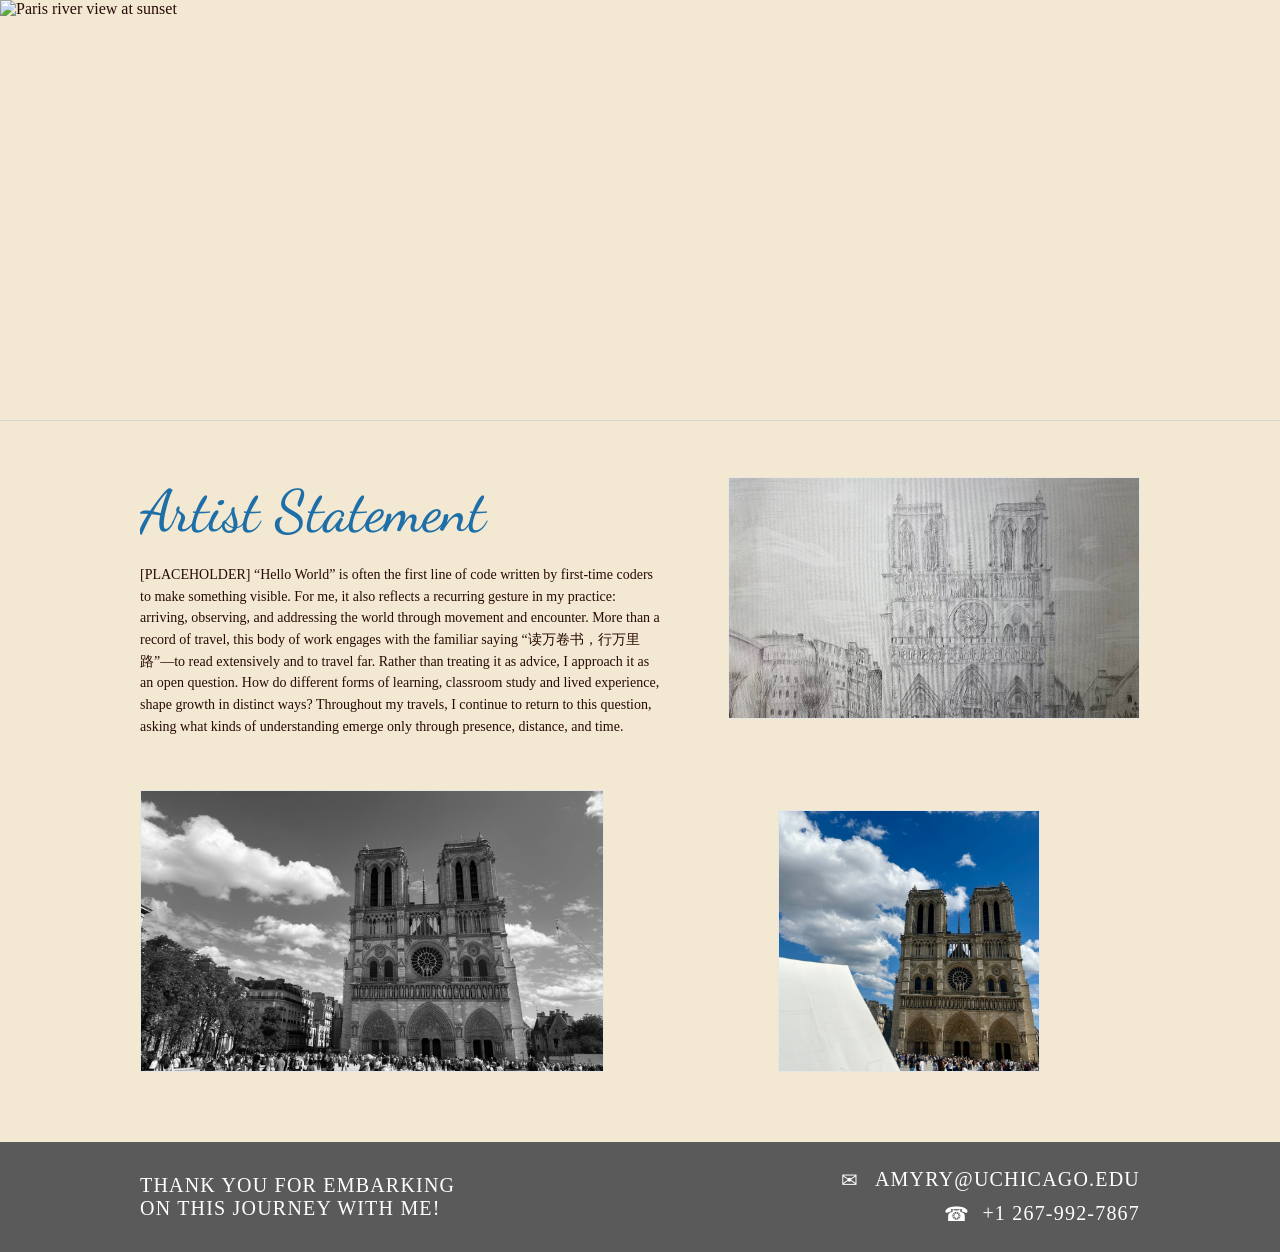
==== paris/paris.html @ a237f112 "paris" ====
<!DOCTYPE html>
<html lang="en-US">
  <head>
    <meta charset="utf-8">
    <meta name="viewport" content="width=device-width, initial-scale=1.0">
    <meta name="author" content="Amy Ren">
    <meta name="description" content="MAAD Portfolio - Paris">
    <title>PARIS</title>
    <link rel="stylesheet" href="paris.css">
  </head>

  <body>
    <header class="hero">
      <img class="hero-img" src="https://media.cntraveler.com/photos/691cd90fc20b7fbd16a15086/16%3A9/w_2000%2Cc_limit/10188.jpg" alt="Paris river view at sunset">
    </header>

    <main class="wrap">
      <section class="statement">
        <div class="statement-text">
          <h2 class="script-title">Artist Statement</h2>
          <p>
            [PLACEHOLDER] “Hello World” is often the first line of code written by first-time coders to make something visible. For me, it also reflects a recurring gesture in my practice: arriving, observing, and addressing the world through movement and encounter. More than a record of travel, this body of work engages with the familiar saying “读万卷书，行万里路”—to read extensively and to travel far. Rather than treating it as advice, I approach it as an open question. How do different forms of learning, classroom study and lived experience, shape growth in distinct ways? Throughout my travels, I continue to return to this question, asking what kinds of understanding emerge only through presence, distance, and time.
          </p>
        </div>

        <img class="statement-img" src="../images/paris1.png" alt="Paris sketch image">
      </section>

      <section class="gallery">
        <img class="gallery-img gallery-left" src="../images/paris2.png" alt="Paris photo 1">
        <img class="gallery-img gallery-right" src="../images/paris3.png" alt="Paris photo 2">
      </section>
    </main>

    <footer class="site-footer">
      <div class="footer-inner">
        <div class="footer-note">THANK YOU FOR EMBARKING ON THIS JOURNEY WITH ME!</div>
        <div class="footer-contact">
          <div class="contact-row"><span class="contact-icon">✉</span><a href="mailto:amyry@uchicago.edu">AMYRY@UCHICAGO.EDU</a></div>
          <div class="contact-row"><span class="contact-icon">☎</span><a href="tel:+1 2679927867">+1 267-992-7867</a></div>
        </div>
      </div>
    </footer>
  </body>
</html>
---- paris/paris.css ----
@import url("https://fonts.googleapis.com/css2?family=Dancing+Script:wght@400..700&display=swap");

:root {
  --ink: #280905;
  --blue: #1e6fa8;
  --side: clamp(16px, 6vw, 100px);
  --max: 1000px;
}

* {
  margin: 0;
  padding: 0;
  overflow-x: hidden;
}

body {
  color: var(--ink);
  background: #f3e9d2;
  font-family: Georgia, serif;
}

.hero {
  width: 100%;
  border-bottom: 1px solid #d6d6d6;
}

.hero-img {
  width: 100%;
  height: clamp(240px, 36vw, 420px);
  display: block;
  object-fit: cover;
  object-position: center;
}

.wrap {
  width: min(calc(100% - (var(--side) * 2)), var(--max));
  margin: 0 auto;
  padding: clamp(34px, 6vw, 56px) 0 clamp(44px, 7vw, 70px);
}

.statement {
  display: grid;
  grid-template-columns: minmax(0, 1fr) auto;
  gap: clamp(22px, 5vw, 70px);
  align-items: start;
}

.script-title {
  margin: 0 0 18px 0;
  font-family: "Dancing Script", Georgia, serif;
  font-size: clamp(34px, 4.6vw, 58px);
  color: var(--blue);
  font-weight: 500;
}

.statement-text p {
  margin: 0;
  max-width: 520px;
  font-size: clamp(12px, 1.2vw, 14px);
  line-height: 1.55;
}

.statement-img {
  width: clamp(260px, 32vw, 410px);
  height: clamp(160px, 20vw, 240px);
  object-fit: cover;
  display: block;
  border: 1px solid #e6e6e6;
  background: #f2f2f2;
}

.gallery {
  margin-top: clamp(28px, 5vw, 52px);
  display: grid;
  grid-template-columns: 1fr 1fr;
  gap: clamp(26px, 6vw, 90px);
  align-items: end;
}

.gallery-img {
  display: block;
  object-fit: cover;
  border: 1px solid #e6e6e6;
  background: #f2f2f2;
}

.gallery-left {
  width: 100%;
  height: clamp(180px, 26vw, 280px);
}

.gallery-right {
  width: clamp(180px, 22vw, 260px);
  height: clamp(180px, 22vw, 260px);
  justify-self: center;
}

.site-footer {
  background: #5a5a5a;
  color: #fff;
  padding: clamp(18px, 3vw, 26px) 0;
}

.footer-inner {
  width: min(calc(100% - (var(--side) * 2)), var(--max));
  margin: 0 auto;
  display: flex;
  align-items: center;
  justify-content: space-between;
  gap: 18px;
}

.footer-note {
  font-family: Georgia, serif;
  font-size: 20px;
  letter-spacing: 0.06em;
  max-width: 340px;
  text-transform: uppercase;
}

.footer-contact {
  display: flex;
  flex-direction: column;
  gap: 10px;
  font-family: Georgia, serif;
  font-size: 20px;
  letter-spacing: 0.06em;
}

.contact-row {
  display: flex;
  gap: 10px;
  align-items: center;
  justify-content: flex-end;
}

.contact-icon {
  display: inline-block;
  width: 30px;
  text-align: center;
}

.footer-contact a {
  color: #fff;
  text-decoration: none;
}

.footer-contact a:hover {
  text-decoration: underline;
}

@media (max-width:760px) {
  .statement {
    grid-template-columns: 1fr;
  }

  .statement-img {
    width: 100%;
    height: clamp(180px, 42vw, 260px);
  }

  .gallery {
    grid-template-columns: 1fr;
  }

  .gallery-right {
    width: 100%;
    height: clamp(190px, 48vw, 280px);
    justify-self: stretch;
  }

  .footer-inner {
    flex-direction: column;
    align-items: flex-start;
  }

  .contact-row {
    justify-content: flex-start;
  }
}
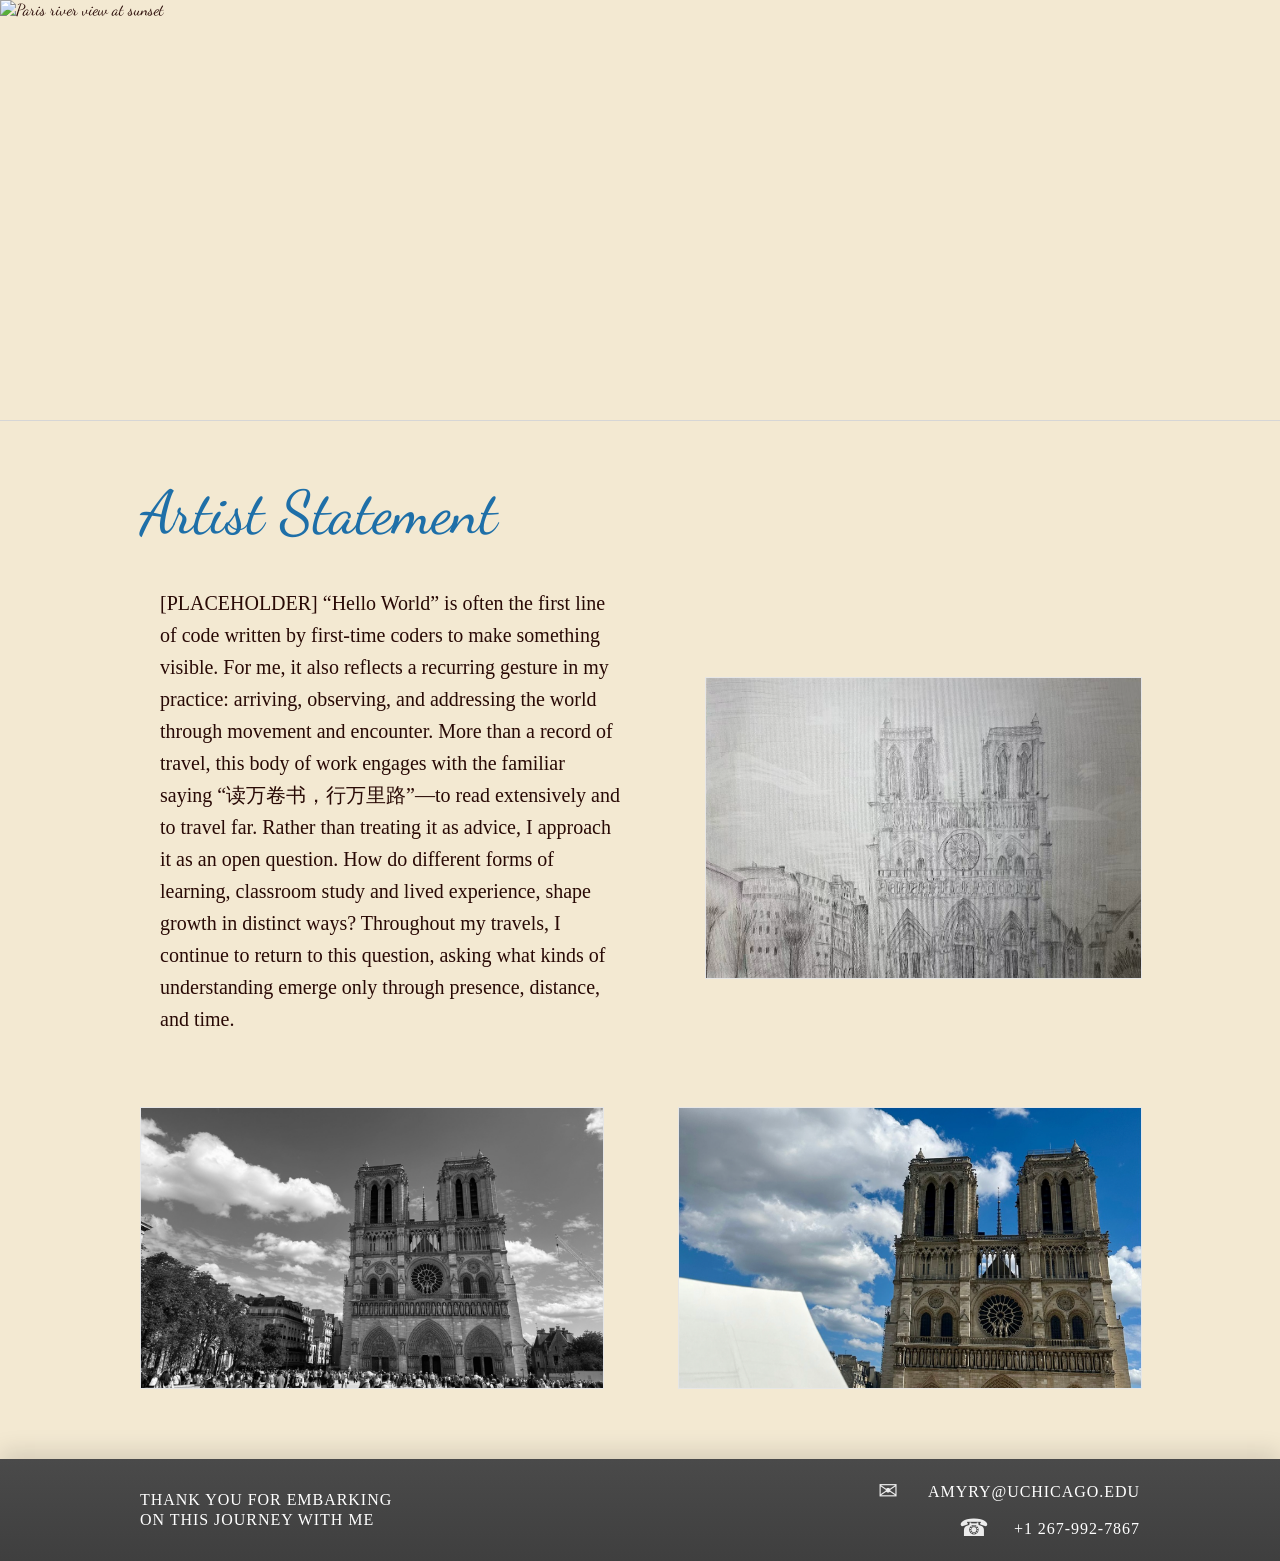
==== commit 299323ab: "2/25 update" ====
--- a/paris/paris.html
+++ b/paris/paris.html
@@ -34,10 +34,10 @@
 
     <footer class="site-footer">
       <div class="footer-inner">
-        <div class="footer-note">THANK YOU FOR EMBARKING ON THIS JOURNEY WITH ME!</div>
+        <div class="footer-note">THANK YOU FOR EMBARKING<br>ON THIS JOURNEY WITH ME</div>
         <div class="footer-contact">
           <div class="contact-row"><span class="contact-icon">✉</span><a href="mailto:amyry@uchicago.edu">AMYRY@UCHICAGO.EDU</a></div>
-          <div class="contact-row"><span class="contact-icon">☎</span><a href="tel:+1 2679927867">+1 267-992-7867</a></div>
+          <div class="contact-row"><span class="contact-icon">☎</span><a href="tel:+12679927867">+1 267-992-7867</a></div>
         </div>
       </div>
     </footer>
--- a/paris/paris.css
+++ b/paris/paris.css
@@ -2,21 +2,22 @@
 
 :root {
   --ink: #280905;
+  --bg: #f3e9d2;
   --blue: #1e6fa8;
   --side: clamp(16px, 6vw, 100px);
   --max: 1000px;
 }
 
-* {
+html,
+body {
   margin: 0;
-  padding: 0;
   overflow-x: hidden;
 }
 
 body {
+  background: var(--bg);
   color: var(--ink);
-  background: #f3e9d2;
-  font-family: Georgia, serif;
+  font-family: "Dancing Script", Georgia, serif;
 }
 
 .hero {
@@ -47,27 +48,30 @@
 
 .script-title {
   margin: 0 0 18px 0;
-  font-family: "Dancing Script", Georgia, serif;
-  font-size: clamp(34px, 4.6vw, 58px);
+  font-size: clamp(28px, 5vw, 60px);
   color: var(--blue);
   font-weight: 500;
 }
 
 .statement-text p {
   margin: 0;
-  max-width: 520px;
-  font-size: clamp(12px, 1.2vw, 14px);
-  line-height: 1.55;
+  max-width: 800px;
+  padding: clamp(12px, 2vw, 20px);
+  font-size: clamp(16px, 2.2vw, 20px);
+  line-height: 1.6;
+  font-family: Georgia, serif;
 }
 
-.statement-img {
-  width: clamp(260px, 32vw, 410px);
-  height: clamp(160px, 20vw, 240px);
-  object-fit: cover;
-  display: block;
-  border: 1px solid #e6e6e6;
-  background: #f2f2f2;
+.statement-img{
+  width: 100%;
+  height: clamp(200px, 30vw, 300px);
+  object-fit:cover;
+  display:block;
+  border:1px solid #e6e6e6;
+  background:transparent;
+  margin-top:clamp(200px,3vw,34px);
 }
+
 
 .gallery {
   margin-top: clamp(28px, 5vw, 52px);
@@ -81,7 +85,7 @@
   display: block;
   object-fit: cover;
   border: 1px solid #e6e6e6;
-  background: #f2f2f2;
+  background: transparent;
 }
 
 .gallery-left {
@@ -90,41 +94,46 @@
 }
 
 .gallery-right {
-  width: clamp(180px, 22vw, 260px);
-  height: clamp(180px, 22vw, 260px);
-  justify-self: center;
+  width: 100%;
+  height: clamp(180px, 26vw, 280px);
+  justify-self: stretch;
 }
 
 .site-footer {
-  background: #5a5a5a;
+  background: linear-gradient(180deg, #4a4a4a 0%, #3f3f3f 100%);
   color: #fff;
-  padding: clamp(18px, 3vw, 26px) 0;
+  padding: 18px 0;
+  box-shadow: 0 -8px 22px rgba(0, 0, 0, 0.12);
 }
 
 .footer-inner {
   width: min(calc(100% - (var(--side) * 2)), var(--max));
   margin: 0 auto;
   display: flex;
+  gap: 18px;
   align-items: center;
   justify-content: space-between;
-  gap: 18px;
 }
 
 .footer-note {
   font-family: Georgia, serif;
-  font-size: 20px;
+  font-size: 16px;
   letter-spacing: 0.06em;
-  max-width: 340px;
+  max-width: 320px;
   text-transform: uppercase;
+  line-height: 1.25;
+  font-weight: 200;
 }
 
 .footer-contact {
   display: flex;
   flex-direction: column;
-  gap: 10px;
+  gap: 8px;
   font-family: Georgia, serif;
-  font-size: 20px;
+  font-size: 16px;
   letter-spacing: 0.06em;
+  line-height: 1.2;
+  font-weight: 200;
 }
 
 .contact-row {
@@ -136,8 +145,10 @@
 
 .contact-icon {
   display: inline-block;
-  width: 30px;
+  width: 58px;
   text-align: center;
+  opacity: 0.9;
+  font-size: 24px;
 }
 
 .footer-contact a {
@@ -164,11 +175,11 @@
   }
 
   .gallery-right {
-    width: 100%;
-    height: clamp(190px, 48vw, 280px);
-    justify-self: stretch;
+    height: clamp(220px, 52vw, 360px);
   }
+}
 
+@media (max-width:520px) {
   .footer-inner {
     flex-direction: column;
     align-items: flex-start;
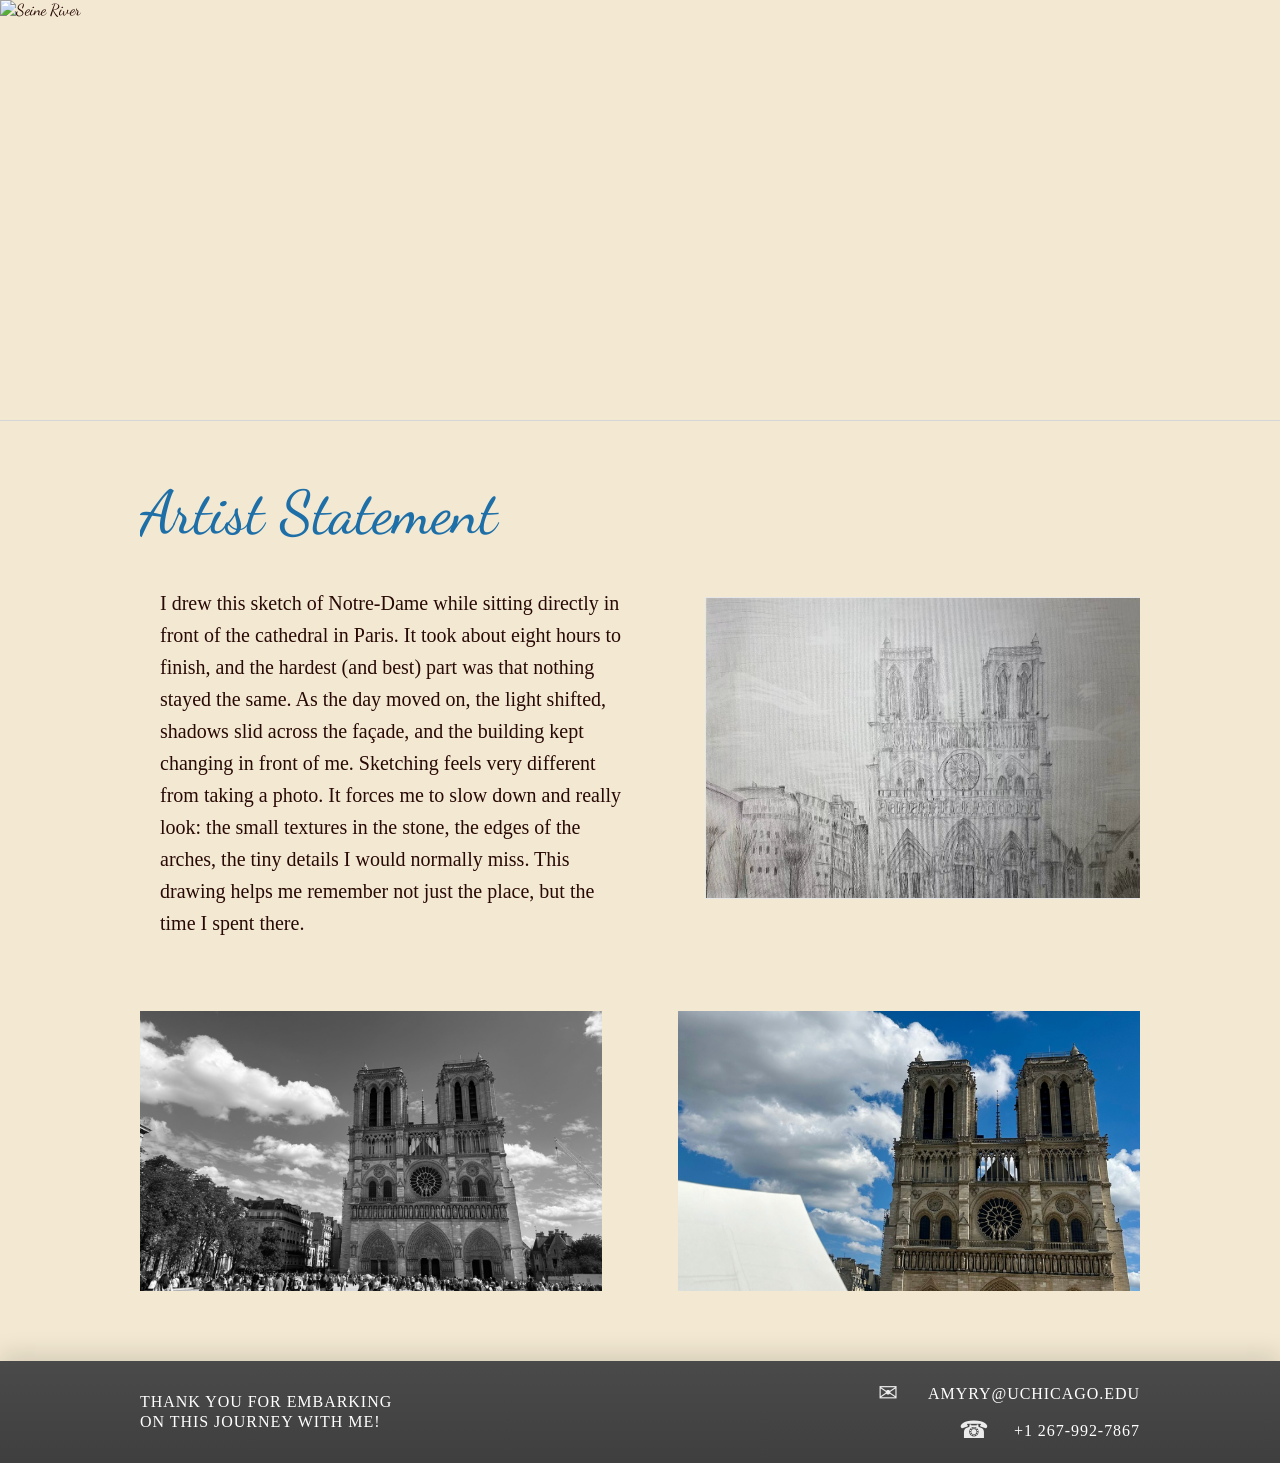
==== commit 2eacd03a: "2/28-everything except for sfrance" ====
--- a/paris/paris.html
+++ b/paris/paris.html
@@ -11,18 +11,17 @@
 
   <body>
     <header class="hero">
-      <img class="hero-img" src="https://media.cntraveler.com/photos/691cd90fc20b7fbd16a15086/16%3A9/w_2000%2Cc_limit/10188.jpg" alt="Paris river view at sunset">
+      <img class="hero-img" src="https://media.cntraveler.com/photos/691cd90fc20b7fbd16a15086/16%3A9/w_2000%2Cc_limit/10188.jpg" alt="Seine River">
     </header>
-
+    
     <main class="wrap">
       <section class="statement">
         <div class="statement-text">
           <h2 class="script-title">Artist Statement</h2>
           <p>
-            [PLACEHOLDER] “Hello World” is often the first line of code written by first-time coders to make something visible. For me, it also reflects a recurring gesture in my practice: arriving, observing, and addressing the world through movement and encounter. More than a record of travel, this body of work engages with the familiar saying “读万卷书，行万里路”—to read extensively and to travel far. Rather than treating it as advice, I approach it as an open question. How do different forms of learning, classroom study and lived experience, shape growth in distinct ways? Throughout my travels, I continue to return to this question, asking what kinds of understanding emerge only through presence, distance, and time.
+            I drew this sketch of Notre-Dame while sitting directly in front of the cathedral in Paris. It took about eight hours to finish, and the hardest (and best) part was that nothing stayed the same. As the day moved on, the light shifted, shadows slid across the façade, and the building kept changing in front of me. Sketching feels very different from taking a photo. It forces me to slow down and really look: the small textures in the stone, the edges of the arches, the tiny details I would normally miss. This drawing helps me remember not just the place, but the time I spent there.
           </p>
         </div>
-
         <img class="statement-img" src="../images/paris1.png" alt="Paris sketch image">
       </section>
 
@@ -34,7 +33,7 @@
 
     <footer class="site-footer">
       <div class="footer-inner">
-        <div class="footer-note">THANK YOU FOR EMBARKING<br>ON THIS JOURNEY WITH ME</div>
+        <div class="footer-note">THANK YOU FOR EMBARKING<br>ON THIS JOURNEY WITH ME!</div>
         <div class="footer-contact">
           <div class="contact-row"><span class="contact-icon">✉</span><a href="mailto:amyry@uchicago.edu">AMYRY@UCHICAGO.EDU</a></div>
           <div class="contact-row"><span class="contact-icon">☎</span><a href="tel:+12679927867">+1 267-992-7867</a></div>
@@ -42,4 +41,4 @@
       </div>
     </footer>
   </body>
-</html>
+</html>
--- a/paris/paris.css
+++ b/paris/paris.css
@@ -8,8 +8,7 @@
   --max: 1000px;
 }
 
-html,
-body {
+* {
   margin: 0;
   overflow-x: hidden;
 }
@@ -30,7 +29,7 @@
   height: clamp(240px, 36vw, 420px);
   display: block;
   object-fit: cover;
-  object-position: center;
+  object-position: middle;
 }
 
 .wrap {
@@ -65,11 +64,11 @@
 .statement-img{
   width: 100%;
   height: clamp(200px, 30vw, 300px);
-  object-fit:cover;
-  display:block;
-  border:1px solid #e6e6e6;
-  background:transparent;
-  margin-top:clamp(200px,3vw,34px);
+  object-fit: cover;
+  display: block;
+  border: 1px solid #e6e6e6;
+  background: transparent;
+  margin-top: clamp(120px,2vw,15px);
 }
 
 
@@ -84,8 +83,6 @@
 .gallery-img {
   display: block;
   object-fit: cover;
-  border: 1px solid #e6e6e6;
-  background: transparent;
 }
 
 .gallery-left {
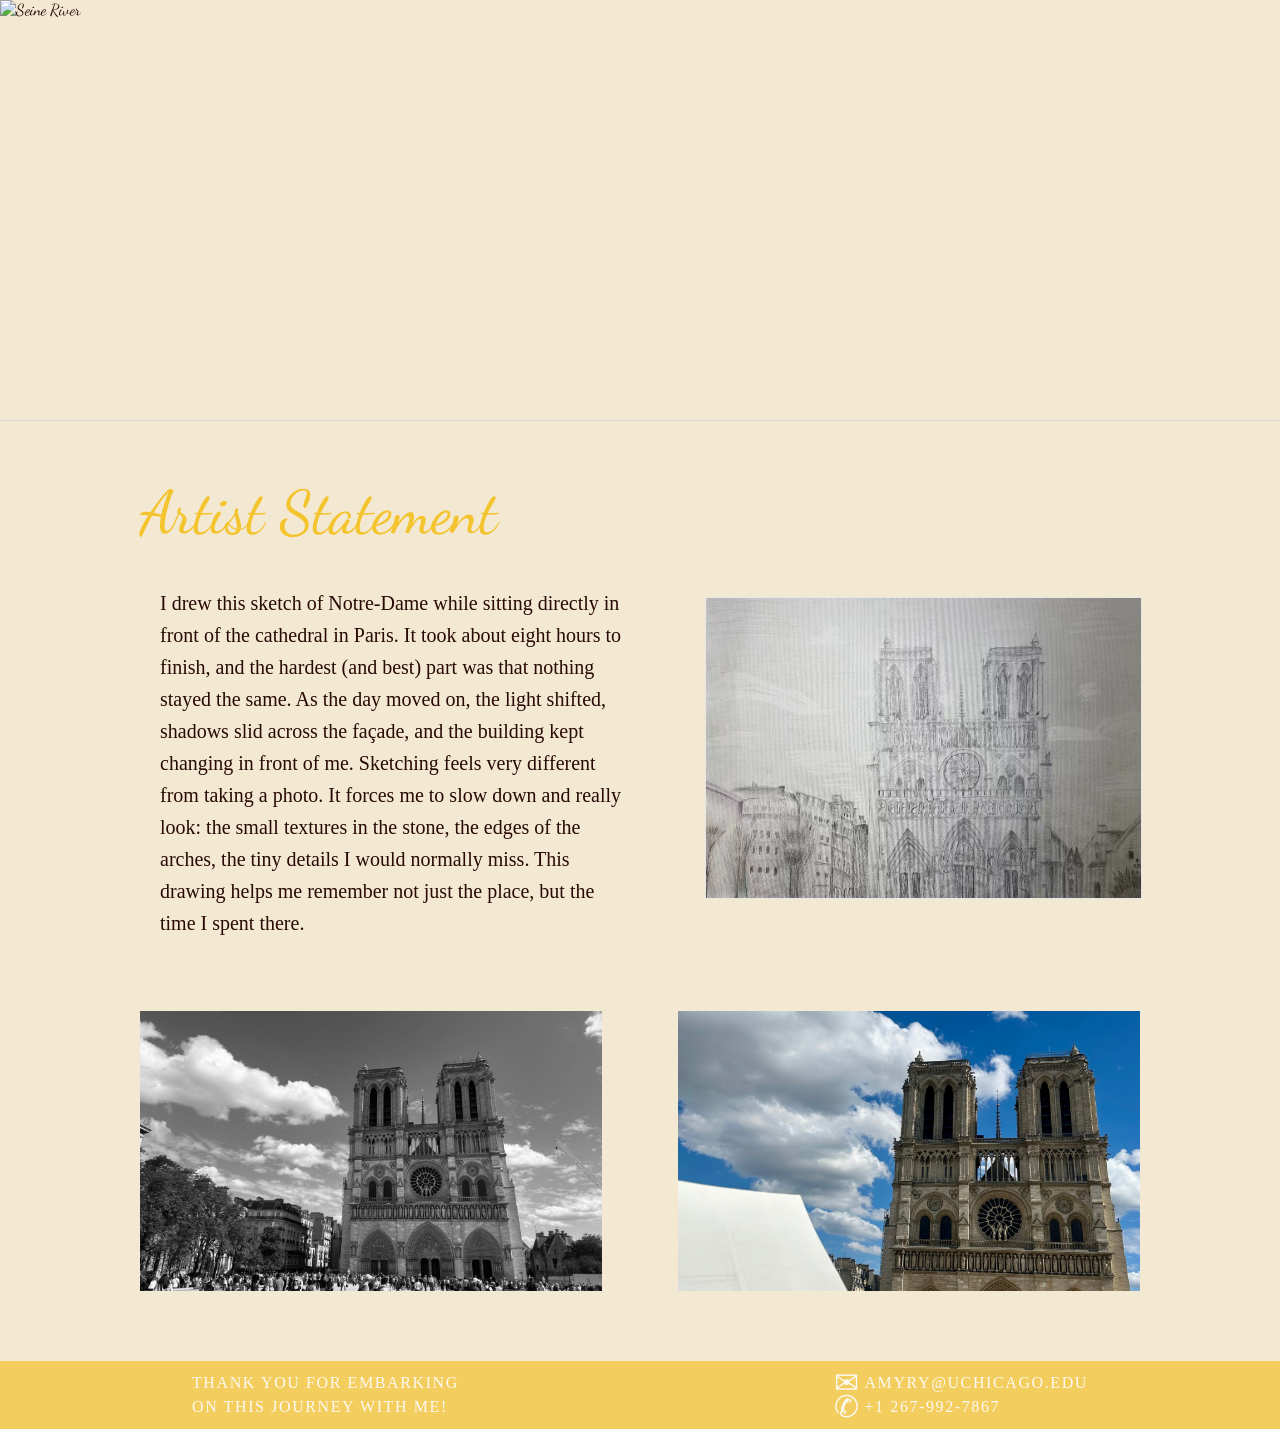
==== commit 71b1d489: "3/2 (final)" ====
--- a/paris/paris.html
+++ b/paris/paris.html
@@ -1,19 +1,21 @@
 <!DOCTYPE html>
 <html lang="en-US">
   <head>
-    <meta charset="utf-8">
-    <meta name="viewport" content="width=device-width, initial-scale=1.0">
-    <meta name="author" content="Amy Ren">
-    <meta name="description" content="MAAD Portfolio - Paris">
+    <meta charset="utf-8" />
+    <meta name="viewport" content="width=device-width, initial-scale=1.0" />
     <title>PARIS</title>
-    <link rel="stylesheet" href="paris.css">
+    <link rel="stylesheet" href="paris.css" />
   </head>
 
   <body>
     <header class="hero">
-      <img class="hero-img" src="https://media.cntraveler.com/photos/691cd90fc20b7fbd16a15086/16%3A9/w_2000%2Cc_limit/10188.jpg" alt="Seine River">
+      <img
+        class="hero-img"
+        src="https://media.cntraveler.com/photos/691cd90fc20b7fbd16a15086/16%3A9/w_2000%2Cc_limit/10188.jpg"
+        alt="Seine River"
+      />
     </header>
-    
+
     <main class="wrap">
       <section class="statement">
         <div class="statement-text">
@@ -22,21 +24,21 @@
             I drew this sketch of Notre-Dame while sitting directly in front of the cathedral in Paris. It took about eight hours to finish, and the hardest (and best) part was that nothing stayed the same. As the day moved on, the light shifted, shadows slid across the façade, and the building kept changing in front of me. Sketching feels very different from taking a photo. It forces me to slow down and really look: the small textures in the stone, the edges of the arches, the tiny details I would normally miss. This drawing helps me remember not just the place, but the time I spent there.
           </p>
         </div>
-        <img class="statement-img" src="../images/paris1.png" alt="Paris sketch image">
+        <img class="statement-img" src="../images/paris1.png" alt="Paris sketch image" />
       </section>
 
       <section class="gallery">
-        <img class="gallery-img gallery-left" src="../images/paris2.png" alt="Paris photo 1">
-        <img class="gallery-img gallery-right" src="../images/paris3.png" alt="Paris photo 2">
+        <img class="gallery-img gallery-left" src="../images/paris2.png" alt="Paris photo 1" />
+        <img class="gallery-img gallery-right" src="../images/paris3.png" alt="Paris photo 2" />
       </section>
     </main>
 
     <footer class="site-footer">
       <div class="footer-inner">
-        <div class="footer-note">THANK YOU FOR EMBARKING<br>ON THIS JOURNEY WITH ME!</div>
+        <div class="footer-note">THANK YOU FOR EMBARKING<br />ON THIS JOURNEY WITH ME!</div>
         <div class="footer-contact">
           <div class="contact-row"><span class="contact-icon">✉</span><a href="mailto:amyry@uchicago.edu">AMYRY@UCHICAGO.EDU</a></div>
-          <div class="contact-row"><span class="contact-icon">☎</span><a href="tel:+12679927867">+1 267-992-7867</a></div>
+          <div class="contact-row"><span class="contact-icon">✆</span><a href="tel:+12679927867">+1 267-992-7867</a></div>
         </div>
       </div>
     </footer>
--- a/paris/paris.css
+++ b/paris/paris.css
@@ -3,12 +3,13 @@
 :root {
   --ink: #280905;
   --bg: #f3e9d2;
-  --blue: #1e6fa8;
+  --blue: #f4c42f;
   --side: clamp(16px, 6vw, 100px);
   --max: 1000px;
 }
 
-* {
+html,
+body {
   margin: 0;
   overflow-x: hidden;
 }
@@ -29,7 +30,7 @@
   height: clamp(240px, 36vw, 420px);
   display: block;
   object-fit: cover;
-  object-position: middle;
+  object-position: center;
 }
 
 .wrap {
@@ -61,16 +62,15 @@
   font-family: Georgia, serif;
 }
 
-.statement-img{
+.statement-img {
   width: 100%;
   height: clamp(200px, 30vw, 300px);
   object-fit: cover;
   display: block;
   border: 1px solid #e6e6e6;
   background: transparent;
-  margin-top: clamp(120px,2vw,15px);
+  margin-top: clamp(120px, 2vw, 15px);
 }
-
 
 .gallery {
   margin-top: clamp(28px, 5vw, 52px);
@@ -85,67 +85,54 @@
   object-fit: cover;
 }
 
-.gallery-left {
+.gallery-left,
+.gallery-right {
   width: 100%;
   height: clamp(180px, 26vw, 280px);
 }
 
-.gallery-right {
-  width: 100%;
-  height: clamp(180px, 26vw, 280px);
-  justify-self: stretch;
-}
-
 .site-footer {
-  background: linear-gradient(180deg, #4a4a4a 0%, #3f3f3f 100%);
-  color: #fff;
-  padding: 18px 0;
-  box-shadow: 0 -8px 22px rgba(0, 0, 0, 0.12);
+  background: #f4c42f;
+  opacity: 0.7;
 }
 
 .footer-inner {
-  width: min(calc(100% - (var(--side) * 2)), var(--max));
+  width: 70%;
   margin: 0 auto;
+  padding: 10px;
   display: flex;
-  gap: 18px;
   align-items: center;
   justify-content: space-between;
 }
 
-.footer-note {
+.footer-note,
+.footer-contact {
   font-family: Georgia, serif;
+  color: #fff;
   font-size: 16px;
-  letter-spacing: 0.06em;
-  max-width: 320px;
+  letter-spacing: 0.1em;
+  font-weight: 200;
+  line-height: 1.5;
   text-transform: uppercase;
-  line-height: 1.25;
-  font-weight: 200;
 }
 
 .footer-contact {
   display: flex;
   flex-direction: column;
-  gap: 8px;
-  font-family: Georgia, serif;
-  font-size: 16px;
-  letter-spacing: 0.06em;
-  line-height: 1.2;
-  font-weight: 200;
+  line-height: 0.8;
 }
 
 .contact-row {
   display: flex;
   gap: 10px;
   align-items: center;
-  justify-content: flex-end;
 }
 
 .contact-icon {
   display: inline-block;
-  width: 58px;
-  text-align: center;
-  opacity: 0.9;
-  font-size: 24px;
+  width: 20px;
+  font-size: 30px;
+  color: #fff;
 }
 
 .footer-contact a {
@@ -155,34 +142,4 @@
 
 .footer-contact a:hover {
   text-decoration: underline;
-}
-
-@media (max-width:760px) {
-  .statement {
-    grid-template-columns: 1fr;
-  }
-
-  .statement-img {
-    width: 100%;
-    height: clamp(180px, 42vw, 260px);
-  }
-
-  .gallery {
-    grid-template-columns: 1fr;
-  }
-
-  .gallery-right {
-    height: clamp(220px, 52vw, 360px);
-  }
-}
-
-@media (max-width:520px) {
-  .footer-inner {
-    flex-direction: column;
-    align-items: flex-start;
-  }
-
-  .contact-row {
-    justify-content: flex-start;
-  }
 }
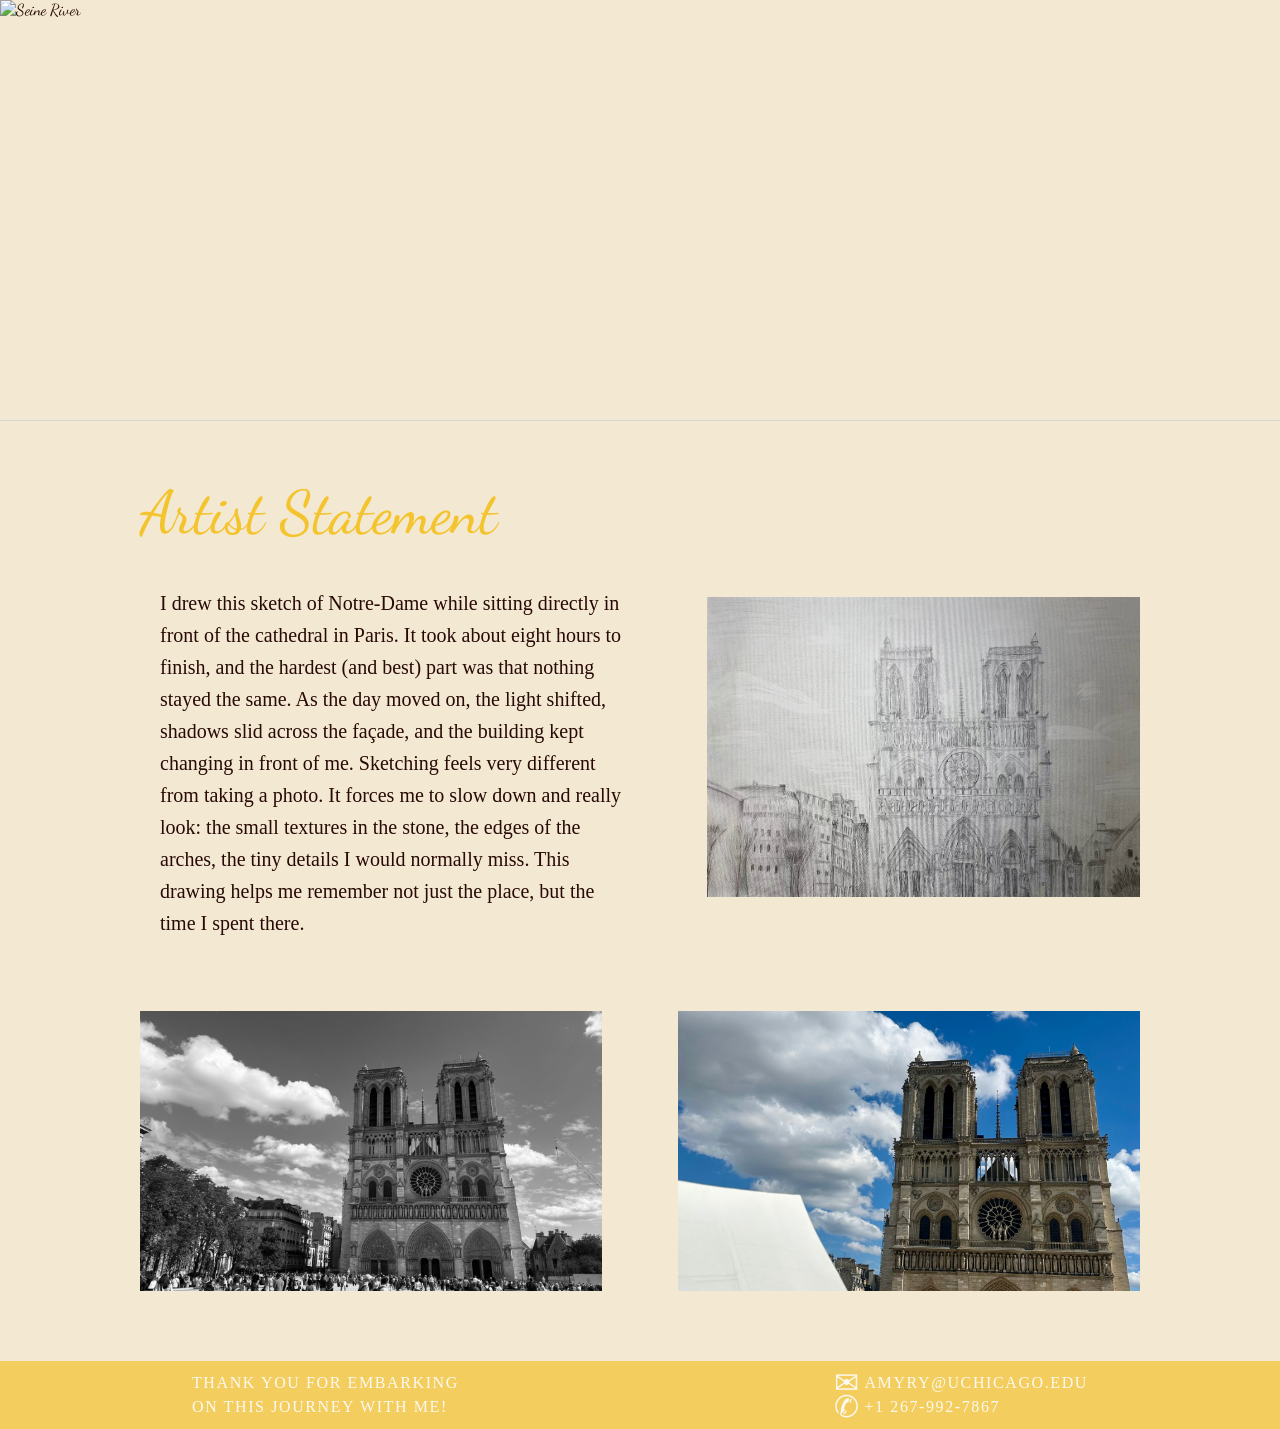
==== commit 3221a6e0: "3/3" ====
--- a/paris/paris.html
+++ b/paris/paris.html
@@ -9,11 +9,7 @@
 
   <body>
     <header class="hero">
-      <img
-        class="hero-img"
-        src="https://media.cntraveler.com/photos/691cd90fc20b7fbd16a15086/16%3A9/w_2000%2Cc_limit/10188.jpg"
-        alt="Seine River"
-      />
+      <img class="hero-img" src="https://media.cntraveler.com/photos/691cd90fc20b7fbd16a15086/16%3A9/w_2000%2Cc_limit/10188.jpg" alt="Seine River"/>
     </header>
 
     <main class="wrap">
--- a/paris/paris.css
+++ b/paris/paris.css
@@ -67,8 +67,6 @@
   height: clamp(200px, 30vw, 300px);
   object-fit: cover;
   display: block;
-  border: 1px solid #e6e6e6;
-  background: transparent;
   margin-top: clamp(120px, 2vw, 15px);
 }
 
